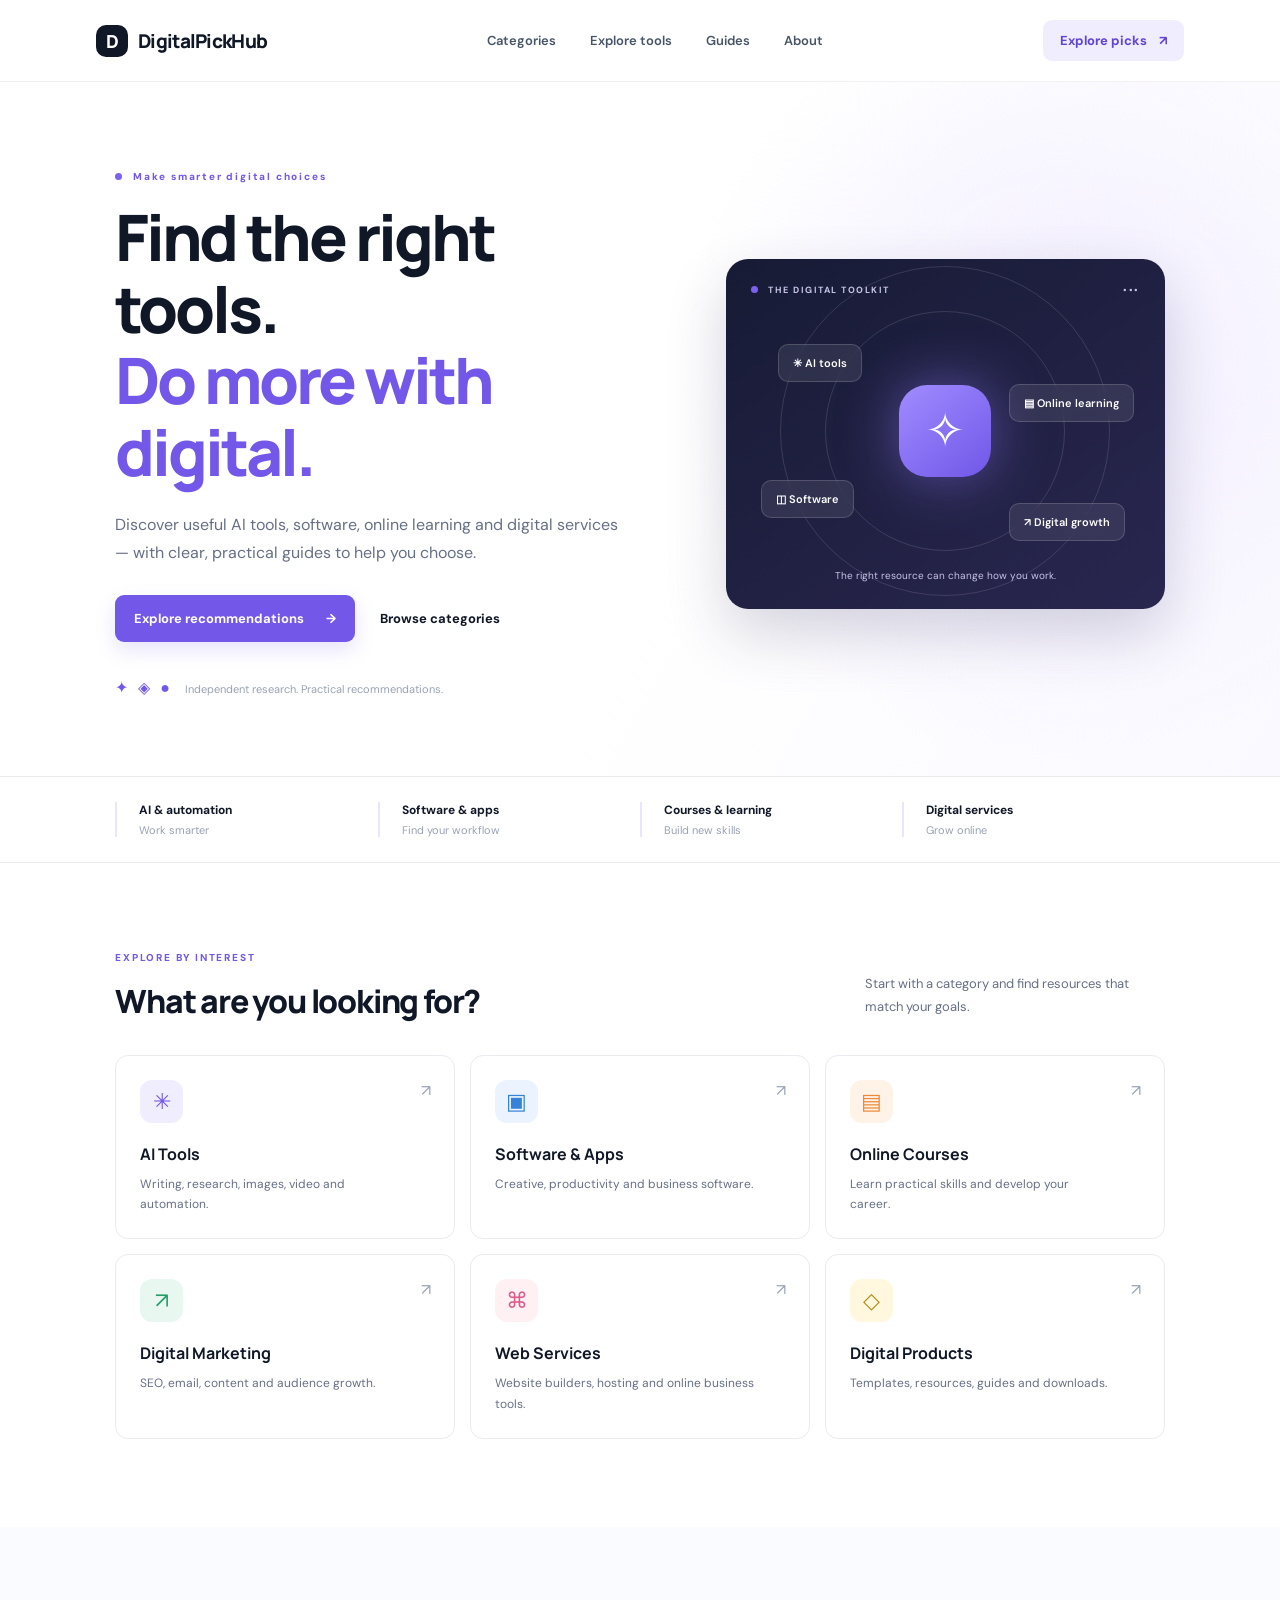
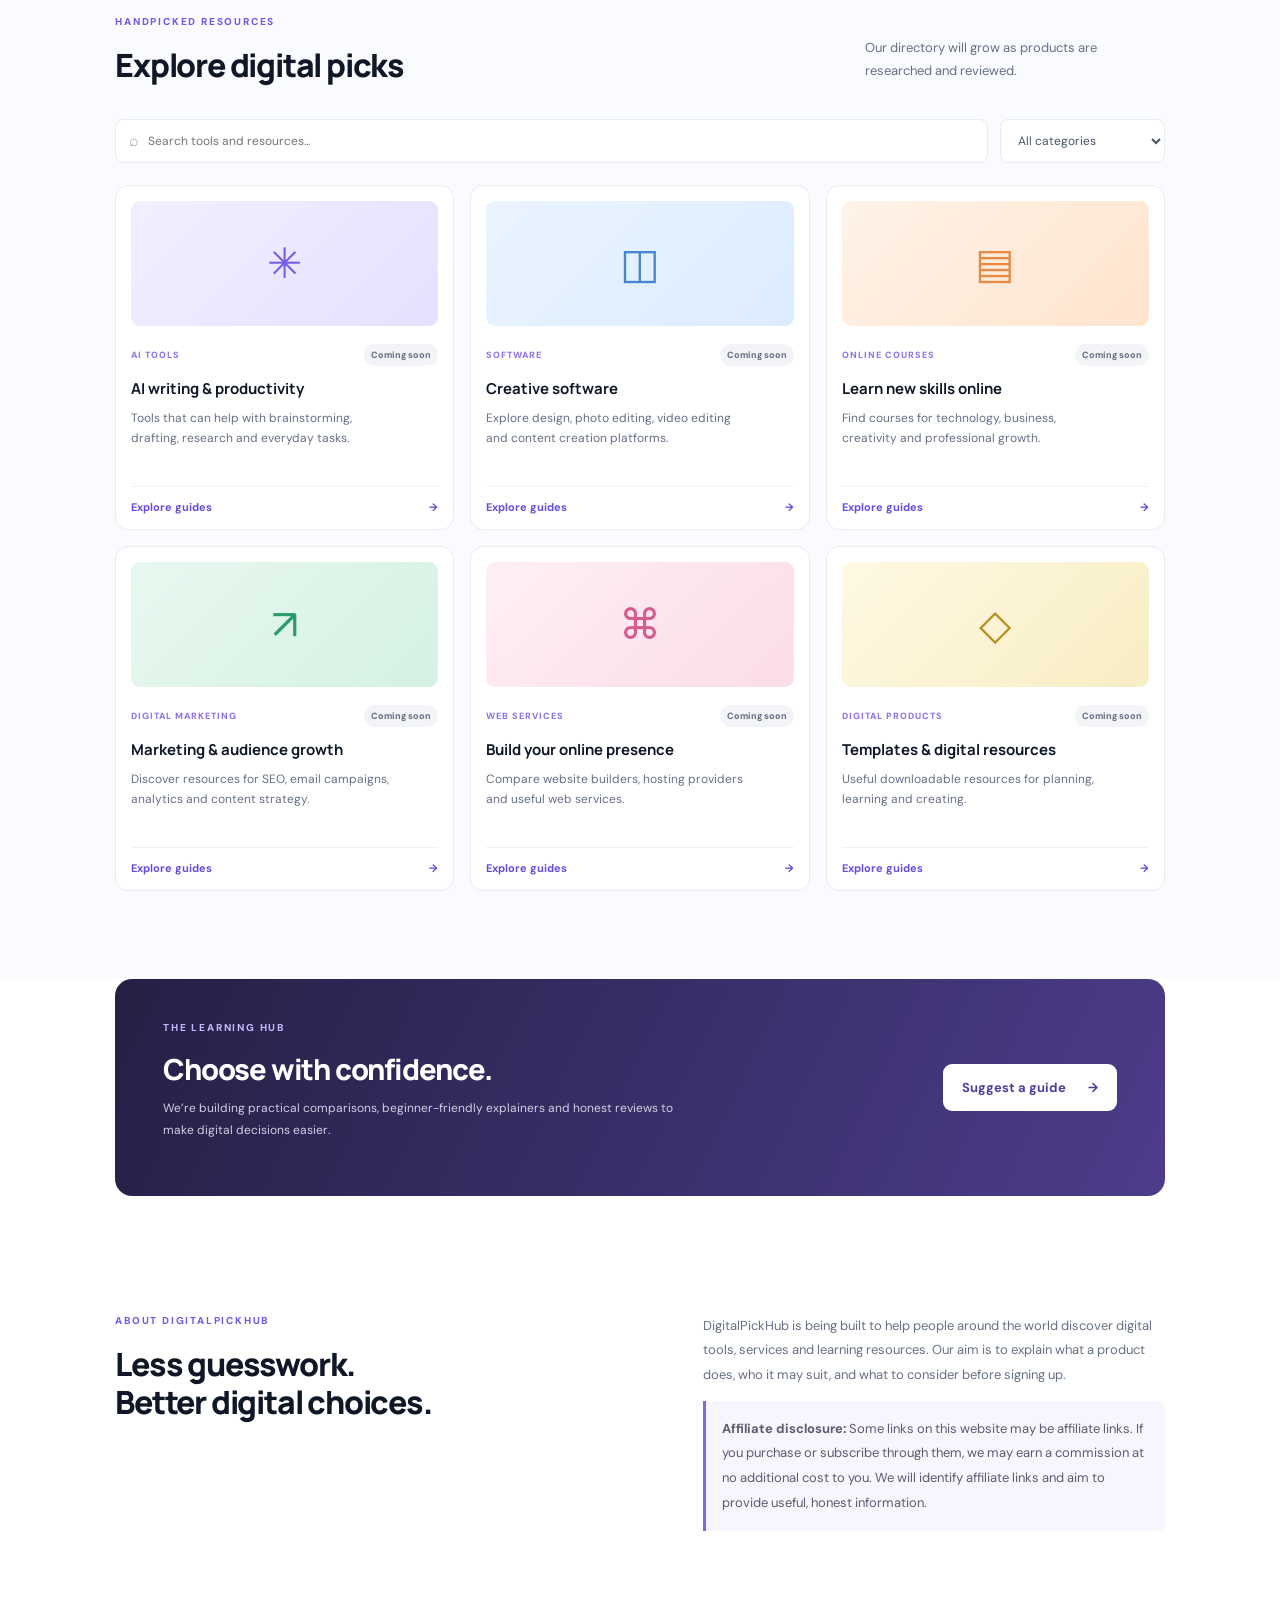
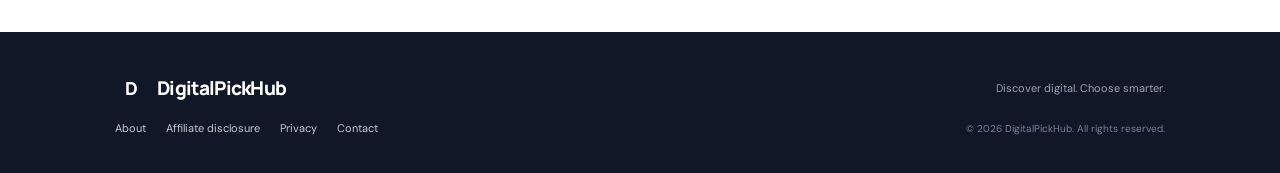
==== index.html @ 7daeda9d "Add files via upload" ====
<!DOCTYPE html>
<html lang="en">
<head>
  <meta charset="UTF-8">
  <meta name="viewport" content="width=device-width, initial-scale=1.0">
  <meta name="description" content="Discover and compare useful AI tools, software, online courses and digital services with DigitalPickHub.">
  <meta name="theme-color" content="#101828">
  <title>DigitalPickHub — Find the right digital tools</title>
  <link rel="stylesheet" href="styles.css">
</head>
<body>
  <header class="site-header">
    <a class="brand" href="#" aria-label="DigitalPickHub home"><span class="brand-mark">D</span> DigitalPickHub</a>
    <button class="menu-toggle" id="menuToggle" aria-label="Open navigation" aria-expanded="false">☰</button>
    <nav id="mainNav">
      <a href="#categories">Categories</a>
      <a href="#featured">Explore tools</a>
      <a href="#guides">Guides</a>
      <a href="#about">About</a>
    </nav>
    <a class="header-cta" href="#featured">Explore picks <span>↗</span></a>
  </header>

  <main>
    <section class="hero">
      <div class="hero-copy">
        <p class="eyebrow"><span class="eyebrow-dot"></span> Make smarter digital choices</p>
        <h1>Find the right tools.<br><span>Do more with digital.</span></h1>
        <p class="hero-text">Discover useful AI tools, software, online learning and digital services — with clear, practical guides to help you choose.</p>
        <div class="hero-actions">
          <a class="button button-primary" href="#featured">Explore recommendations <span>→</span></a>
          <a class="text-link" href="#categories">Browse categories</a>
        </div>
        <div class="trust-line"><span class="avatars">✦ ◈ ●</span> Independent research. Practical recommendations.</div>
      </div>
      <div class="hero-card">
        <div class="card-top"><span class="live-dot"></span> THE DIGITAL TOOLKIT <span class="card-menu">•••</span></div>
        <div class="orbit orbit-one"></div><div class="orbit orbit-two"></div>
        <div class="hub-icon">✧</div>
        <div class="floating-chip chip-ai">✳ AI tools</div>
        <div class="floating-chip chip-learn">▤ Online learning</div>
        <div class="floating-chip chip-software">◫ Software</div>
        <div class="floating-chip chip-growth">↗ Digital growth</div>
        <p class="hero-card-caption">The right resource can change how you work.</p>
      </div>
    </section>

    <section class="stats-strip">
      <div><strong>AI & automation</strong><span>Work smarter</span></div>
      <div><strong>Software & apps</strong><span>Find your workflow</span></div>
      <div><strong>Courses & learning</strong><span>Build new skills</span></div>
      <div><strong>Digital services</strong><span>Grow online</span></div>
    </section>

    <section class="section" id="categories">
      <div class="section-heading">
        <div><p class="eyebrow">EXPLORE BY INTEREST</p><h2>What are you looking for?</h2></div>
        <p>Start with a category and find resources that match your goals.</p>
      </div>
      <div class="category-grid">
        <a class="category-card" href="#featured" data-filter="AI Tools"><span class="category-icon purple">✳</span><h3>AI Tools</h3><p>Writing, research, images, video and automation.</p><span class="category-arrow">↗</span></a>
        <a class="category-card" href="#featured" data-filter="Software"><span class="category-icon blue">▣</span><h3>Software & Apps</h3><p>Creative, productivity and business software.</p><span class="category-arrow">↗</span></a>
        <a class="category-card" href="#featured" data-filter="Online Courses"><span class="category-icon orange">▤</span><h3>Online Courses</h3><p>Learn practical skills and develop your career.</p><span class="category-arrow">↗</span></a>
        <a class="category-card" href="#featured" data-filter="Digital Marketing"><span class="category-icon green">↗</span><h3>Digital Marketing</h3><p>SEO, email, content and audience growth.</p><span class="category-arrow">↗</span></a>
        <a class="category-card" href="#featured" data-filter="Web Services"><span class="category-icon pink">⌘</span><h3>Web Services</h3><p>Website builders, hosting and online business tools.</p><span class="category-arrow">↗</span></a>
        <a class="category-card" href="#featured" data-filter="Digital Products"><span class="category-icon yellow">◇</span><h3>Digital Products</h3><p>Templates, resources, guides and downloads.</p><span class="category-arrow">↗</span></a>
      </div>
    </section>

    <section class="section featured-section" id="featured">
      <div class="section-heading">
        <div><p class="eyebrow">HANDPICKED RESOURCES</p><h2>Explore digital picks</h2></div>
        <p>Our directory will grow as products are researched and reviewed.</p>
      </div>
      <div class="filter-row">
        <label class="search-box"><span>⌕</span><input id="searchInput" type="search" placeholder="Search tools and resources..." aria-label="Search tools and resources"></label>
        <select id="categoryFilter" aria-label="Filter by category">
          <option value="All">All categories</option>
          <option>AI Tools</option><option>Software</option><option>Online Courses</option>
          <option>Digital Marketing</option><option>Web Services</option><option>Digital Products</option>
        </select>
      </div>
      <div class="product-grid" id="productGrid">
        <article class="product-card" data-category="AI Tools" data-name="AI writing and productivity tools">
          <div class="product-visual visual-purple">✳</div><div class="product-meta"><span>AI TOOLS</span><span class="tag">Coming soon</span></div>
          <h3>AI writing & productivity</h3><p>Tools that can help with brainstorming, drafting, research and everyday tasks.</p>
          <a class="card-link" href="#guides">Explore guides <span>→</span></a>
        </article>
        <article class="product-card" data-category="Software" data-name="creative design and editing software">
          <div class="product-visual visual-blue">◫</div><div class="product-meta"><span>SOFTWARE</span><span class="tag">Coming soon</span></div>
          <h3>Creative software</h3><p>Explore design, photo editing, video editing and content creation platforms.</p>
          <a class="card-link" href="#guides">Explore guides <span>→</span></a>
        </article>
        <article class="product-card" data-category="Online Courses" data-name="online courses skill learning">
          <div class="product-visual visual-orange">▤</div><div class="product-meta"><span>ONLINE COURSES</span><span class="tag">Coming soon</span></div>
          <h3>Learn new skills online</h3><p>Find courses for technology, business, creativity and professional growth.</p>
          <a class="card-link" href="#guides">Explore guides <span>→</span></a>
        </article>
        <article class="product-card" data-category="Digital Marketing" data-name="SEO email marketing analytics">
          <div class="product-visual visual-green">↗</div><div class="product-meta"><span>DIGITAL MARKETING</span><span class="tag">Coming soon</span></div>
          <h3>Marketing & audience growth</h3><p>Discover resources for SEO, email campaigns, analytics and content strategy.</p>
          <a class="card-link" href="#guides">Explore guides <span>→</span></a>
        </article>
        <article class="product-card" data-category="Web Services" data-name="website hosting domains website builders">
          <div class="product-visual visual-pink">⌘</div><div class="product-meta"><span>WEB SERVICES</span><span class="tag">Coming soon</span></div>
          <h3>Build your online presence</h3><p>Compare website builders, hosting providers and useful web services.</p>
          <a class="card-link" href="#guides">Explore guides <span>→</span></a>
        </article>
        <article class="product-card" data-category="Digital Products" data-name="templates ebooks digital downloads">
          <div class="product-visual visual-yellow">◇</div><div class="product-meta"><span>DIGITAL PRODUCTS</span><span class="tag">Coming soon</span></div>
          <h3>Templates & digital resources</h3><p>Useful downloadable resources for planning, learning and creating.</p>
          <a class="card-link" href="#guides">Explore guides <span>→</span></a>
        </article>
      </div>
      <p class="empty-state" id="emptyState" hidden>No matching resources yet. Try another search or category.</p>
    </section>

    <section class="guide-banner" id="guides">
      <div><p class="eyebrow">THE LEARNING HUB</p><h2>Choose with confidence.</h2><p>We’re building practical comparisons, beginner-friendly explainers and honest reviews to make digital decisions easier.</p></div>
      <a class="button button-light" href="mailto:hello@digitalpickhub.com?subject=DigitalPickHub%20guide%20suggestion">Suggest a guide <span>→</span></a>
    </section>

    <section class="section about-section" id="about">
      <div><p class="eyebrow">ABOUT DIGITALPICKHUB</p><h2>Less guesswork.<br>Better digital choices.</h2></div>
      <div><p>DigitalPickHub is being built to help people around the world discover digital tools, services and learning resources. Our aim is to explain what a product does, who it may suit, and what to consider before signing up.</p><p class="disclosure-note"><strong>Affiliate disclosure:</strong> Some links on this website may be affiliate links. If you purchase or subscribe through them, we may earn a commission at no additional cost to you. We will identify affiliate links and aim to provide useful, honest information.</p></div>
    </section>
  </main>

  <footer class="site-footer">
    <a class="brand footer-brand" href="#"><span class="brand-mark">D</span> DigitalPickHub</a>
    <p>Discover digital. Choose smarter.</p>
    <div class="footer-links"><a href="#about">About</a><a href="disclosure.html">Affiliate disclosure</a><a href="privacy.html">Privacy</a><a href="mailto:hello@digitalpickhub.com">Contact</a></div>
    <small>© <span id="year"></span> DigitalPickHub. All rights reserved.</small>
  </footer>
  <script src="script.js"></script>
</body>
</html>
---- styles.css ----
@import url('https://fonts.googleapis.com/css2?family=DM+Sans:wght@400;500;600;700&family=Manrope:wght@400;500;600;700;800&display=swap');
:root{--ink:#101828;--muted:#667085;--line:#e8ebf0;--purple:#7357e8;--bg:#fff;--soft:#f7f8fc}
*{box-sizing:border-box}html{scroll-behavior:smooth}body{margin:0;color:var(--ink);font-family:'DM Sans',sans-serif;background:#fff}a{color:inherit;text-decoration:none}.site-header{height:82px;padding:0 7.5%;display:flex;align-items:center;justify-content:space-between;border-bottom:1px solid #f0f1f5;background:#fff;position:sticky;top:0;z-index:10}.brand{display:flex;align-items:center;gap:10px;font-family:Manrope,sans-serif;font-weight:800;font-size:19px;letter-spacing:-.7px}.brand-mark{width:32px;height:32px;border-radius:10px;background:var(--ink);color:#fff;display:grid;place-items:center;font-size:18px}.site-header nav{display:flex;gap:34px;color:#475467;font-size:13px;font-weight:600}.site-header nav a:hover,.footer-links a:hover{color:var(--purple)}.header-cta{font-size:13px;font-weight:700;background:#f0edff;color:#6045d5;padding:12px 17px;border-radius:9px}.header-cta span{margin-left:9px}.menu-toggle{display:none;border:0;background:none;font-size:24px}.hero{padding:88px 9% 78px;display:grid;grid-template-columns:1.1fr .9fr;gap:7%;align-items:center;background:radial-gradient(circle at 83% 42%,#f1edff 0,transparent 34%),linear-gradient(120deg,#fff 55%,#faf9ff)}.eyebrow{font-size:10px;font-weight:800;letter-spacing:1.8px;color:#7357e8;margin:0 0 18px}.eyebrow-dot,.live-dot{display:inline-block;width:7px;height:7px;background:#7b61ee;border-radius:50%;margin-right:7px}.hero h1{font:800 clamp(42px,5vw,65px)/1.12 Manrope,sans-serif;letter-spacing:-3px;margin:0}.hero h1 span{color:var(--purple)}.hero-text{font-size:16px;line-height:1.8;color:#667085;max-width:510px;margin:23px 0 27px}.hero-actions{display:flex;align-items:center;gap:25px}.button{display:inline-flex;align-items:center;gap:22px;padding:15px 19px;border-radius:9px;font-size:13px;font-weight:700}.button-primary{background:#7257e8;color:white;box-shadow:0 8px 20px #7257e82b}.button-primary:hover{background:#5d43d0}.text-link{font-size:13px;font-weight:700}.trust-line{margin-top:35px;color:#98a2b3;font-size:11px}.avatars{color:#7357e8;font-size:16px;letter-spacing:3px;margin-right:9px}.hero-card{height:350px;position:relative;border-radius:22px;background:linear-gradient(145deg,#171b35,#29264f);overflow:hidden;box-shadow:0 25px 60px #29264f30;color:#fff;padding:25px}.card-top{font-size:9px;letter-spacing:1.5px;color:#c7c4e8;font-weight:700}.card-menu{float:right}.orbit{position:absolute;border:1px solid #ffffff20;border-radius:50%;left:50%;top:49%;transform:translate(-50%,-50%)}.orbit-one{width:240px;height:240px}.orbit-two{width:330px;height:330px}.hub-icon{position:absolute;left:50%;top:49%;transform:translate(-50%,-50%);width:92px;height:92px;border-radius:28px;background:linear-gradient(140deg,#a18cff,#7057e8);display:grid;place-items:center;font-size:48px;box-shadow:0 0 55px #927bff80}.floating-chip{position:absolute;background:#ffffff16;border:1px solid #ffffff28;backdrop-filter:blur(8px);padding:11px 14px;border-radius:10px;font-size:11px;font-weight:600}.chip-ai{top:85px;left:12%}.chip-learn{top:125px;right:7%}.chip-software{bottom:91px;left:8%}.chip-growth{bottom:68px;right:9%}.hero-card-caption{position:absolute;bottom:17px;left:0;right:0;text-align:center;color:#c7c4e8;font-size:10px}.stats-strip{display:grid;grid-template-columns:repeat(4,1fr);padding:25px 9%;border-top:1px solid var(--line);border-bottom:1px solid var(--line)}.stats-strip div{padding-left:22px;border-left:2px solid #e9e4ff}.stats-strip strong,.stats-strip span{display:block}.stats-strip strong{font-size:12px}.stats-strip span{font-size:11px;color:#98a2b3;margin-top:5px}.section{padding:88px 9%}.section-heading{display:flex;justify-content:space-between;align-items:end;margin-bottom:34px}.section-heading h2,.about-section h2,.guide-banner h2{font:800 32px/1.2 Manrope,sans-serif;letter-spacing:-1.2px;margin:0}.section-heading>p{max-width:300px;color:var(--muted);font-size:13px;line-height:1.7;margin:0 0 3px}.category-grid{display:grid;grid-template-columns:repeat(3,1fr);gap:15px}.category-card{position:relative;border:1px solid var(--line);padding:24px;border-radius:13px;transition:.2s}.category-card:hover,.product-card:hover{transform:translateY(-4px);box-shadow:0 14px 35px #1018280c;border-color:#d7d0ff}.category-icon{width:43px;height:43px;border-radius:12px;display:grid;place-items:center;font-size:22px;margin-bottom:20px}.purple{background:#f0edff;color:#7357e8}.blue{background:#eaf3ff;color:#3682d8}.orange{background:#fff2e7;color:#ed8a36}.green{background:#e8f8f0;color:#279d69}.pink{background:#fff0f4;color:#db5b8a}.yellow{background:#fff8df;color:#b78b14}.category-card h3,.product-card h3{font:700 16px Manrope,sans-serif;margin:0 0 9px}.category-card p,.product-card p{font-size:12px;color:var(--muted);line-height:1.7;margin:0;max-width:260px}.category-arrow{position:absolute;right:23px;top:24px;color:#98a2b3}.featured-section{background:#fafbfe}.filter-row{display:flex;gap:12px;margin-bottom:22px}.search-box{background:white;border:1px solid var(--line);border-radius:8px;padding:0 13px;display:flex;align-items:center;gap:9px;flex:1;color:#98a2b3}.search-box input{border:0;outline:0;width:100%;padding:13px 0;font:12px 'DM Sans'}.filter-row select{border:1px solid var(--line);border-radius:8px;padding:0 13px;background:white;color:#475467;font:12px 'DM Sans';min-width:165px}.product-grid{display:grid;grid-template-columns:repeat(3,1fr);gap:16px}.product-card{background:#fff;border:1px solid var(--line);border-radius:13px;padding:15px;transition:.2s}.product-visual{height:125px;border-radius:9px;display:grid;place-items:center;font-size:42px;margin-bottom:18px}.visual-purple{background:linear-gradient(135deg,#f2efff,#e6e0ff);color:#765be8}.visual-blue{background:linear-gradient(135deg,#eaf4ff,#dcecff);color:#4486cf}.visual-orange{background:linear-gradient(135deg,#fff3e8,#ffe4ce);color:#e58b43}.visual-green{background:linear-gradient(135deg,#e8f8f0,#d5f1e3);color:#2b9b6b}.visual-pink{background:linear-gradient(135deg,#fff0f5,#fbdce8);color:#d65c8d}.visual-yellow{background:linear-gradient(135deg,#fff9e4,#f8edc3);color:#b58d20}.product-meta{display:flex;justify-content:space-between;align-items:center;margin-bottom:12px;font-size:9px;font-weight:800;letter-spacing:1px;color:#8b72e9}.tag{font-size:9px;letter-spacing:0;background:#f2f4f7;color:#667085;padding:5px 7px;border-radius:20px}.product-card h3{font-size:15px}.product-card p{min-height:61px}.card-link{display:flex;justify-content:space-between;border-top:1px solid #f0f1f4;margin-top:17px;padding-top:13px;font-size:11px;font-weight:700;color:#674bdc}.empty-state{text-align:center;color:var(--muted);padding:30px}.guide-banner{margin:0 9% 30px;padding:42px 48px;border-radius:17px;background:linear-gradient(115deg,#242044,#4d3c8b);color:white;display:flex;align-items:center;justify-content:space-between;gap:30px}.guide-banner .eyebrow{color:#c4b7ff}.guide-banner h2{font-size:29px}.guide-banner p:not(.eyebrow){color:#d2cfe4;font-size:12px;line-height:1.8;max-width:510px}.button-light{background:#fff;color:#4f3c9b;white-space:nowrap}.about-section{display:grid;grid-template-columns:1fr 1fr;gap:12%;align-items:start}.about-section>div:last-child>p{font-size:13px;line-height:1.9;color:var(--muted);margin-top:0}.disclosure-note{background:#f7f6ff;border-left:3px solid #8068e8;padding:16px!important;border-radius:0 8px 8px 0;color:#5c5b70!important}.site-footer{background:#101828;color:white;padding:38px 9%;display:grid;grid-template-columns:1fr 1fr;gap:15px;align-items:center}.footer-brand{color:#fff}.site-footer>p{font-size:11px;color:#98a2b3;text-align:right}.footer-links{display:flex;gap:20px;font-size:11px;color:#c4c9d4}.site-footer small{text-align:right;color:#778196;font-size:10px}.footer-links a:hover{color:white}
@media(max-width:800px){.site-header{padding:0 5%;height:70px}.site-header nav{display:none;position:absolute;top:69px;left:0;right:0;background:#fff;padding:20px 6%;border-bottom:1px solid var(--line);flex-direction:column;gap:20px}.site-header nav.open{display:flex}.menu-toggle{display:block;margin-left:auto;margin-right:16px}.header-cta{font-size:11px;padding:10px}.hero{padding:65px 6% 55px;grid-template-columns:1fr;gap:45px}.hero h1{font-size:47px}.hero-card{max-width:520px;width:100%;margin:auto}.stats-strip{padding:22px 6%;grid-template-columns:repeat(2,1fr);gap:20px}.section{padding:65px 6%}.section-heading{display:block}.section-heading>p{margin-top:13px}.category-grid,.product-grid{grid-template-columns:repeat(2,1fr)}.guide-banner{margin:0 6% 20px;padding:30px;display:block}.guide-banner .button{margin-top:10px}.about-section{grid-template-columns:1fr;gap:25px}.site-footer{padding:32px 6%}}
@media(max-width:520px){.brand{font-size:16px}.header-cta{display:none}.hero h1{font-size:42px;letter-spacing:-2px}.hero-text{font-size:14px}.hero-actions{align-items:flex-start;flex-direction:column;gap:17px}.hero-card{height:300px;padding:20px}.orbit-one{width:200px;height:200px}.orbit-two{width:280px;height:280px}.hub-icon{width:75px;height:75px}.chip-ai{left:5%;top:76px}.chip-learn{right:3%;top:112px}.chip-software{left:4%;bottom:75px}.chip-growth{right:3%;bottom:58px}.stats-strip{gap:17px 8px}.stats-strip div{padding-left:12px}.stats-strip strong{font-size:10px}.stats-strip span{font-size:10px}.section-heading h2,.about-section h2{font-size:27px}.category-grid,.product-grid{grid-template-columns:1fr}.category-card{padding:20px}.filter-row{flex-direction:column}.filter-row select{padding:13px}.product-card p{min-height:0}.guide-banner{padding:27px 23px}.guide-banner h2{font-size:25px}.site-footer{grid-template-columns:1fr}.site-footer>p,.site-footer small{text-align:left}.footer-links{flex-wrap:wrap;gap:13px 18px}}
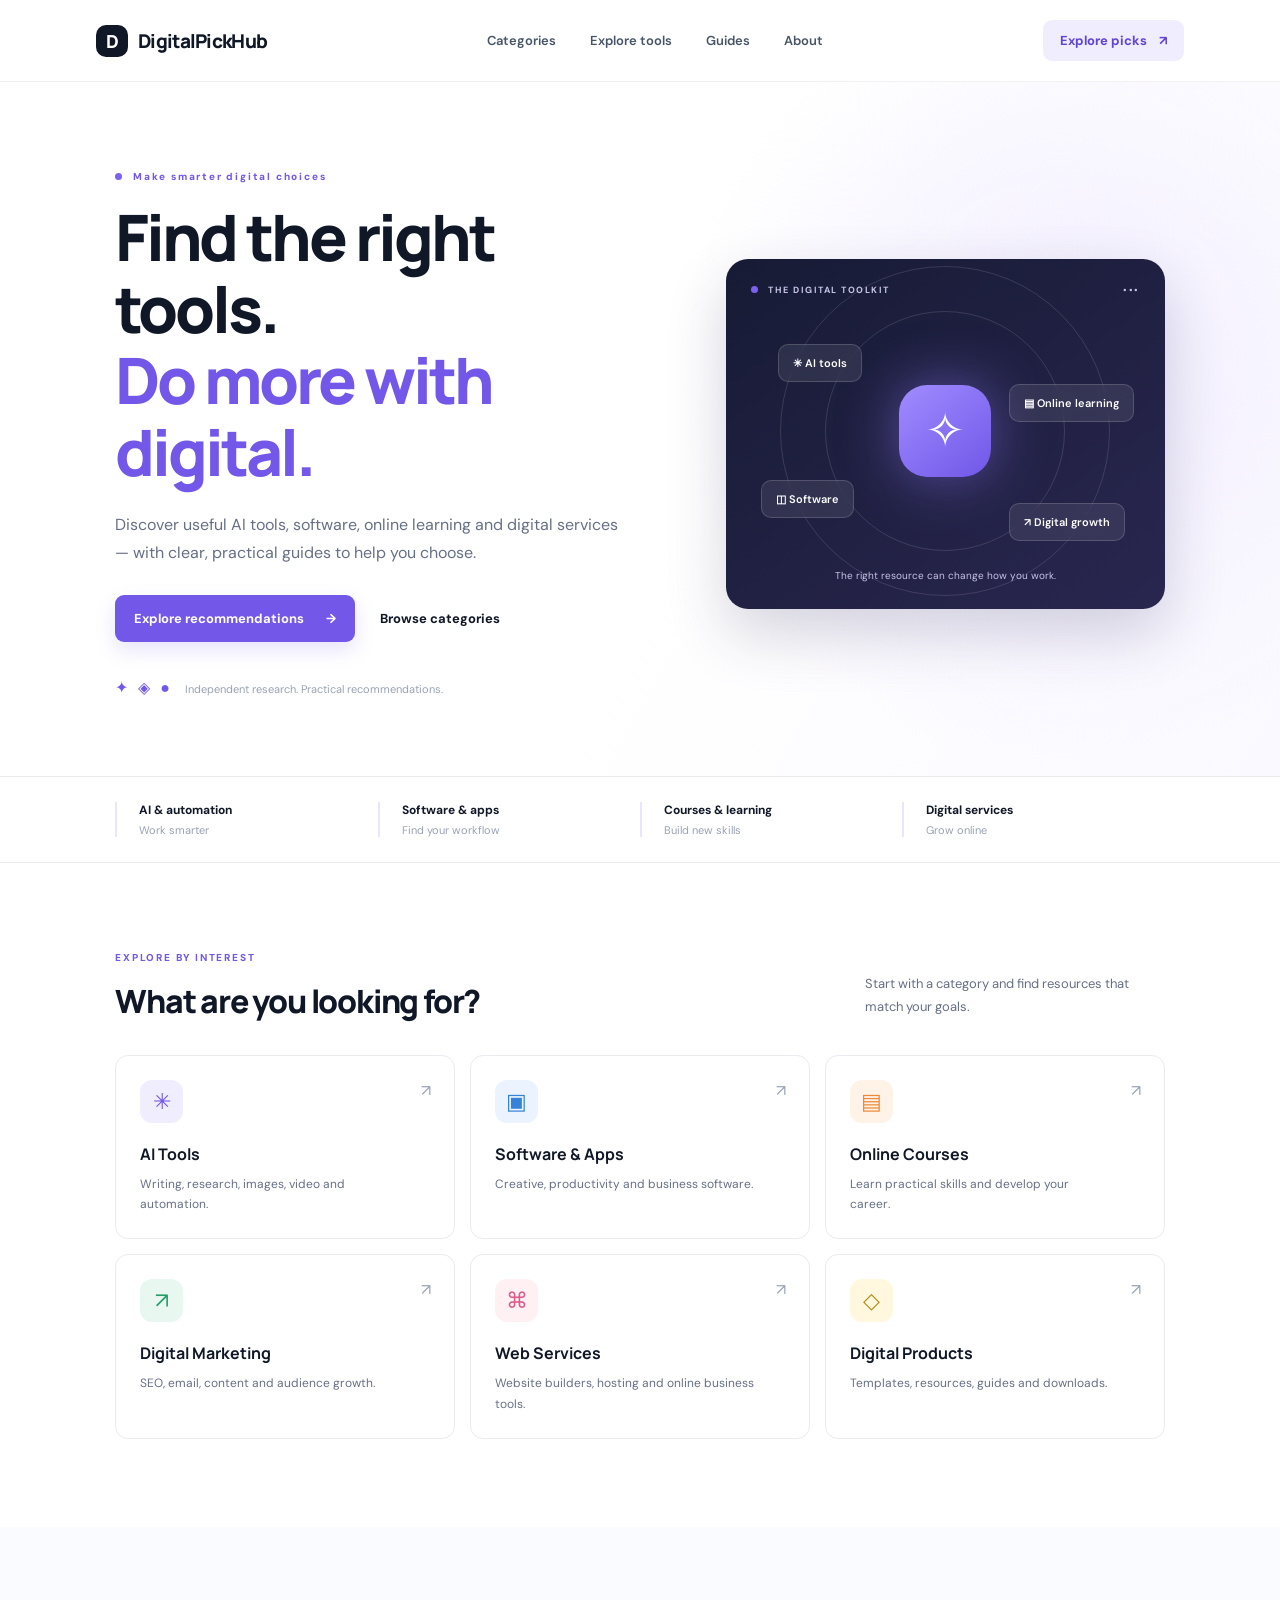
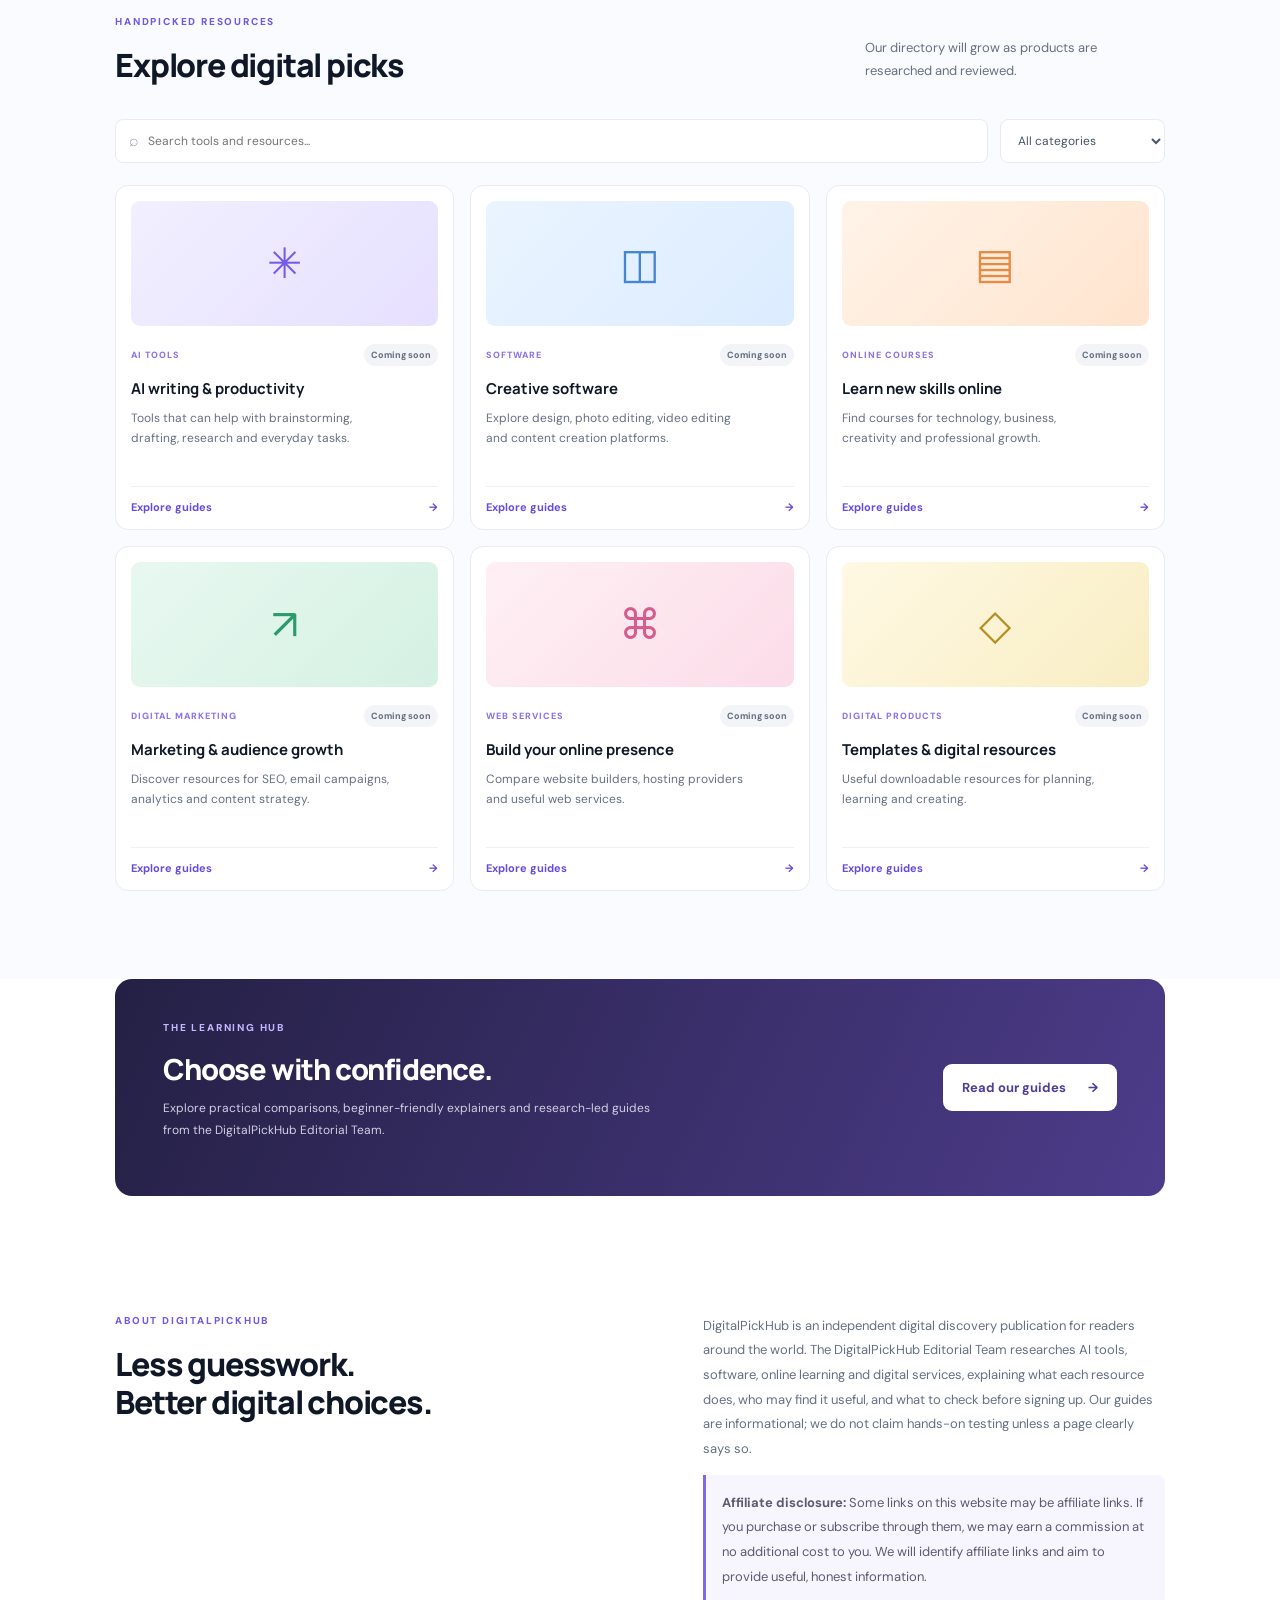
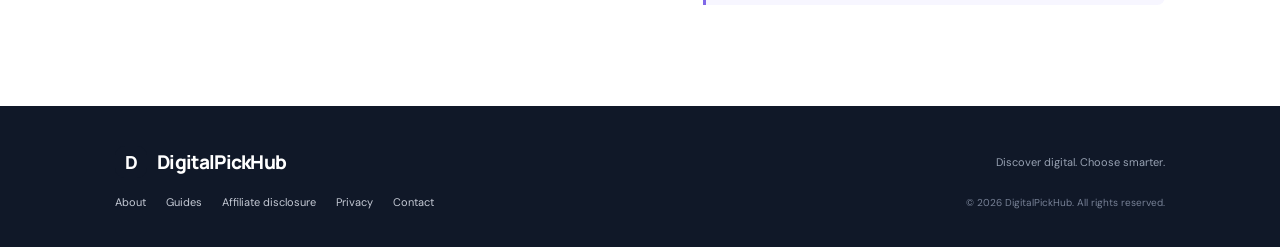
==== commit 9f2f82bd: "Add files via upload" ====
--- a/index.html
+++ b/index.html
@@ -15,7 +15,7 @@
     <nav id="mainNav">
       <a href="#categories">Categories</a>
       <a href="#featured">Explore tools</a>
-      <a href="#guides">Guides</a>
+      <a href="guides.html">Guides</a>
       <a href="#about">About</a>
     </nav>
     <a class="header-cta" href="#featured">Explore picks <span>↗</span></a>
@@ -116,20 +116,20 @@
     </section>
 
     <section class="guide-banner" id="guides">
-      <div><p class="eyebrow">THE LEARNING HUB</p><h2>Choose with confidence.</h2><p>We’re building practical comparisons, beginner-friendly explainers and honest reviews to make digital decisions easier.</p></div>
-      <a class="button button-light" href="mailto:hello@digitalpickhub.com?subject=DigitalPickHub%20guide%20suggestion">Suggest a guide <span>→</span></a>
+      <div><p class="eyebrow">THE LEARNING HUB</p><h2>Choose with confidence.</h2><p>Explore practical comparisons, beginner-friendly explainers and research-led guides from the DigitalPickHub Editorial Team.</p></div>
+      <a class="button button-light" href="guides.html">Read our guides <span>→</span></a>
     </section>
 
     <section class="section about-section" id="about">
       <div><p class="eyebrow">ABOUT DIGITALPICKHUB</p><h2>Less guesswork.<br>Better digital choices.</h2></div>
-      <div><p>DigitalPickHub is being built to help people around the world discover digital tools, services and learning resources. Our aim is to explain what a product does, who it may suit, and what to consider before signing up.</p><p class="disclosure-note"><strong>Affiliate disclosure:</strong> Some links on this website may be affiliate links. If you purchase or subscribe through them, we may earn a commission at no additional cost to you. We will identify affiliate links and aim to provide useful, honest information.</p></div>
+      <div><p>DigitalPickHub is an independent digital discovery publication for readers around the world. The DigitalPickHub Editorial Team researches AI tools, software, online learning and digital services, explaining what each resource does, who may find it useful, and what to check before signing up. Our guides are informational; we do not claim hands-on testing unless a page clearly says so.</p><p class="disclosure-note"><strong>Affiliate disclosure:</strong> Some links on this website may be affiliate links. If you purchase or subscribe through them, we may earn a commission at no additional cost to you. We will identify affiliate links and aim to provide useful, honest information.</p></div>
     </section>
   </main>
 
   <footer class="site-footer">
     <a class="brand footer-brand" href="#"><span class="brand-mark">D</span> DigitalPickHub</a>
     <p>Discover digital. Choose smarter.</p>
-    <div class="footer-links"><a href="#about">About</a><a href="disclosure.html">Affiliate disclosure</a><a href="privacy.html">Privacy</a><a href="mailto:hello@digitalpickhub.com">Contact</a></div>
+    <div class="footer-links"><a href="#about">About</a><a href="guides.html">Guides</a><a href="disclosure.html">Affiliate disclosure</a><a href="privacy.html">Privacy</a><a href="mailto:hello@digitalpickhub.com">Contact</a></div>
     <small>© <span id="year"></span> DigitalPickHub. All rights reserved.</small>
   </footer>
   <script src="script.js"></script>
--- a/styles.css
+++ b/styles.css
@@ -3,3 +3,6 @@
 *{box-sizing:border-box}html{scroll-behavior:smooth}body{margin:0;color:var(--ink);font-family:'DM Sans',sans-serif;background:#fff}a{color:inherit;text-decoration:none}.site-header{height:82px;padding:0 7.5%;display:flex;align-items:center;justify-content:space-between;border-bottom:1px solid #f0f1f5;background:#fff;position:sticky;top:0;z-index:10}.brand{display:flex;align-items:center;gap:10px;font-family:Manrope,sans-serif;font-weight:800;font-size:19px;letter-spacing:-.7px}.brand-mark{width:32px;height:32px;border-radius:10px;background:var(--ink);color:#fff;display:grid;place-items:center;font-size:18px}.site-header nav{display:flex;gap:34px;color:#475467;font-size:13px;font-weight:600}.site-header nav a:hover,.footer-links a:hover{color:var(--purple)}.header-cta{font-size:13px;font-weight:700;background:#f0edff;color:#6045d5;padding:12px 17px;border-radius:9px}.header-cta span{margin-left:9px}.menu-toggle{display:none;border:0;background:none;font-size:24px}.hero{padding:88px 9% 78px;display:grid;grid-template-columns:1.1fr .9fr;gap:7%;align-items:center;background:radial-gradient(circle at 83% 42%,#f1edff 0,transparent 34%),linear-gradient(120deg,#fff 55%,#faf9ff)}.eyebrow{font-size:10px;font-weight:800;letter-spacing:1.8px;color:#7357e8;margin:0 0 18px}.eyebrow-dot,.live-dot{display:inline-block;width:7px;height:7px;background:#7b61ee;border-radius:50%;margin-right:7px}.hero h1{font:800 clamp(42px,5vw,65px)/1.12 Manrope,sans-serif;letter-spacing:-3px;margin:0}.hero h1 span{color:var(--purple)}.hero-text{font-size:16px;line-height:1.8;color:#667085;max-width:510px;margin:23px 0 27px}.hero-actions{display:flex;align-items:center;gap:25px}.button{display:inline-flex;align-items:center;gap:22px;padding:15px 19px;border-radius:9px;font-size:13px;font-weight:700}.button-primary{background:#7257e8;color:white;box-shadow:0 8px 20px #7257e82b}.button-primary:hover{background:#5d43d0}.text-link{font-size:13px;font-weight:700}.trust-line{margin-top:35px;color:#98a2b3;font-size:11px}.avatars{color:#7357e8;font-size:16px;letter-spacing:3px;margin-right:9px}.hero-card{height:350px;position:relative;border-radius:22px;background:linear-gradient(145deg,#171b35,#29264f);overflow:hidden;box-shadow:0 25px 60px #29264f30;color:#fff;padding:25px}.card-top{font-size:9px;letter-spacing:1.5px;color:#c7c4e8;font-weight:700}.card-menu{float:right}.orbit{position:absolute;border:1px solid #ffffff20;border-radius:50%;left:50%;top:49%;transform:translate(-50%,-50%)}.orbit-one{width:240px;height:240px}.orbit-two{width:330px;height:330px}.hub-icon{position:absolute;left:50%;top:49%;transform:translate(-50%,-50%);width:92px;height:92px;border-radius:28px;background:linear-gradient(140deg,#a18cff,#7057e8);display:grid;place-items:center;font-size:48px;box-shadow:0 0 55px #927bff80}.floating-chip{position:absolute;background:#ffffff16;border:1px solid #ffffff28;backdrop-filter:blur(8px);padding:11px 14px;border-radius:10px;font-size:11px;font-weight:600}.chip-ai{top:85px;left:12%}.chip-learn{top:125px;right:7%}.chip-software{bottom:91px;left:8%}.chip-growth{bottom:68px;right:9%}.hero-card-caption{position:absolute;bottom:17px;left:0;right:0;text-align:center;color:#c7c4e8;font-size:10px}.stats-strip{display:grid;grid-template-columns:repeat(4,1fr);padding:25px 9%;border-top:1px solid var(--line);border-bottom:1px solid var(--line)}.stats-strip div{padding-left:22px;border-left:2px solid #e9e4ff}.stats-strip strong,.stats-strip span{display:block}.stats-strip strong{font-size:12px}.stats-strip span{font-size:11px;color:#98a2b3;margin-top:5px}.section{padding:88px 9%}.section-heading{display:flex;justify-content:space-between;align-items:end;margin-bottom:34px}.section-heading h2,.about-section h2,.guide-banner h2{font:800 32px/1.2 Manrope,sans-serif;letter-spacing:-1.2px;margin:0}.section-heading>p{max-width:300px;color:var(--muted);font-size:13px;line-height:1.7;margin:0 0 3px}.category-grid{display:grid;grid-template-columns:repeat(3,1fr);gap:15px}.category-card{position:relative;border:1px solid var(--line);padding:24px;border-radius:13px;transition:.2s}.category-card:hover,.product-card:hover{transform:translateY(-4px);box-shadow:0 14px 35px #1018280c;border-color:#d7d0ff}.category-icon{width:43px;height:43px;border-radius:12px;display:grid;place-items:center;font-size:22px;margin-bottom:20px}.purple{background:#f0edff;color:#7357e8}.blue{background:#eaf3ff;color:#3682d8}.orange{background:#fff2e7;color:#ed8a36}.green{background:#e8f8f0;color:#279d69}.pink{background:#fff0f4;color:#db5b8a}.yellow{background:#fff8df;color:#b78b14}.category-card h3,.product-card h3{font:700 16px Manrope,sans-serif;margin:0 0 9px}.category-card p,.product-card p{font-size:12px;color:var(--muted);line-height:1.7;margin:0;max-width:260px}.category-arrow{position:absolute;right:23px;top:24px;color:#98a2b3}.featured-section{background:#fafbfe}.filter-row{display:flex;gap:12px;margin-bottom:22px}.search-box{background:white;border:1px solid var(--line);border-radius:8px;padding:0 13px;display:flex;align-items:center;gap:9px;flex:1;color:#98a2b3}.search-box input{border:0;outline:0;width:100%;padding:13px 0;font:12px 'DM Sans'}.filter-row select{border:1px solid var(--line);border-radius:8px;padding:0 13px;background:white;color:#475467;font:12px 'DM Sans';min-width:165px}.product-grid{display:grid;grid-template-columns:repeat(3,1fr);gap:16px}.product-card{background:#fff;border:1px solid var(--line);border-radius:13px;padding:15px;transition:.2s}.product-visual{height:125px;border-radius:9px;display:grid;place-items:center;font-size:42px;margin-bottom:18px}.visual-purple{background:linear-gradient(135deg,#f2efff,#e6e0ff);color:#765be8}.visual-blue{background:linear-gradient(135deg,#eaf4ff,#dcecff);color:#4486cf}.visual-orange{background:linear-gradient(135deg,#fff3e8,#ffe4ce);color:#e58b43}.visual-green{background:linear-gradient(135deg,#e8f8f0,#d5f1e3);color:#2b9b6b}.visual-pink{background:linear-gradient(135deg,#fff0f5,#fbdce8);color:#d65c8d}.visual-yellow{background:linear-gradient(135deg,#fff9e4,#f8edc3);color:#b58d20}.product-meta{display:flex;justify-content:space-between;align-items:center;margin-bottom:12px;font-size:9px;font-weight:800;letter-spacing:1px;color:#8b72e9}.tag{font-size:9px;letter-spacing:0;background:#f2f4f7;color:#667085;padding:5px 7px;border-radius:20px}.product-card h3{font-size:15px}.product-card p{min-height:61px}.card-link{display:flex;justify-content:space-between;border-top:1px solid #f0f1f4;margin-top:17px;padding-top:13px;font-size:11px;font-weight:700;color:#674bdc}.empty-state{text-align:center;color:var(--muted);padding:30px}.guide-banner{margin:0 9% 30px;padding:42px 48px;border-radius:17px;background:linear-gradient(115deg,#242044,#4d3c8b);color:white;display:flex;align-items:center;justify-content:space-between;gap:30px}.guide-banner .eyebrow{color:#c4b7ff}.guide-banner h2{font-size:29px}.guide-banner p:not(.eyebrow){color:#d2cfe4;font-size:12px;line-height:1.8;max-width:510px}.button-light{background:#fff;color:#4f3c9b;white-space:nowrap}.about-section{display:grid;grid-template-columns:1fr 1fr;gap:12%;align-items:start}.about-section>div:last-child>p{font-size:13px;line-height:1.9;color:var(--muted);margin-top:0}.disclosure-note{background:#f7f6ff;border-left:3px solid #8068e8;padding:16px!important;border-radius:0 8px 8px 0;color:#5c5b70!important}.site-footer{background:#101828;color:white;padding:38px 9%;display:grid;grid-template-columns:1fr 1fr;gap:15px;align-items:center}.footer-brand{color:#fff}.site-footer>p{font-size:11px;color:#98a2b3;text-align:right}.footer-links{display:flex;gap:20px;font-size:11px;color:#c4c9d4}.site-footer small{text-align:right;color:#778196;font-size:10px}.footer-links a:hover{color:white}
 @media(max-width:800px){.site-header{padding:0 5%;height:70px}.site-header nav{display:none;position:absolute;top:69px;left:0;right:0;background:#fff;padding:20px 6%;border-bottom:1px solid var(--line);flex-direction:column;gap:20px}.site-header nav.open{display:flex}.menu-toggle{display:block;margin-left:auto;margin-right:16px}.header-cta{font-size:11px;padding:10px}.hero{padding:65px 6% 55px;grid-template-columns:1fr;gap:45px}.hero h1{font-size:47px}.hero-card{max-width:520px;width:100%;margin:auto}.stats-strip{padding:22px 6%;grid-template-columns:repeat(2,1fr);gap:20px}.section{padding:65px 6%}.section-heading{display:block}.section-heading>p{margin-top:13px}.category-grid,.product-grid{grid-template-columns:repeat(2,1fr)}.guide-banner{margin:0 6% 20px;padding:30px;display:block}.guide-banner .button{margin-top:10px}.about-section{grid-template-columns:1fr;gap:25px}.site-footer{padding:32px 6%}}
 @media(max-width:520px){.brand{font-size:16px}.header-cta{display:none}.hero h1{font-size:42px;letter-spacing:-2px}.hero-text{font-size:14px}.hero-actions{align-items:flex-start;flex-direction:column;gap:17px}.hero-card{height:300px;padding:20px}.orbit-one{width:200px;height:200px}.orbit-two{width:280px;height:280px}.hub-icon{width:75px;height:75px}.chip-ai{left:5%;top:76px}.chip-learn{right:3%;top:112px}.chip-software{left:4%;bottom:75px}.chip-growth{right:3%;bottom:58px}.stats-strip{gap:17px 8px}.stats-strip div{padding-left:12px}.stats-strip strong{font-size:10px}.stats-strip span{font-size:10px}.section-heading h2,.about-section h2{font-size:27px}.category-grid,.product-grid{grid-template-columns:1fr}.category-card{padding:20px}.filter-row{flex-direction:column}.filter-row select{padding:13px}.product-card p{min-height:0}.guide-banner{padding:27px 23px}.guide-banner h2{font-size:25px}.site-footer{grid-template-columns:1fr}.site-footer>p,.site-footer small{text-align:left}.footer-links{flex-wrap:wrap;gap:13px 18px}}
+
+/* Editorial pages */
+.article-wrap{max-width:900px;margin:0 auto;padding:64px 24px 80px}.article-kicker{color:#7554d8;font-size:.78rem;font-weight:800;letter-spacing:.12em;text-transform:uppercase}.article-wrap h1{font-size:clamp(2.2rem,6vw,3.6rem);line-height:1.08;letter-spacing:-.04em;margin:14px 0}.article-deck{font-size:1.18rem;color:#596579;line-height:1.7;max-width:760px}.byline{font-size:.9rem;color:#687386;border-bottom:1px solid #e6e9ef;padding:18px 0 24px;margin-bottom:30px}.article-body{font-size:1.02rem;line-height:1.8;color:#344054}.article-body h2{font-size:1.55rem;line-height:1.25;color:#172033;margin:38px 0 12px}.article-body p{margin:0 0 18px}.article-body li{margin:0 0 12px;padding-left:4px}.article-body a{color:#6846ce;text-decoration:underline;text-underline-offset:3px}.article-body ul,.article-body ol{padding-left:24px;margin:12px 0 24px}.article-note{background:#f4f1ff;border-left:4px solid #8060df;padding:16px 18px;border-radius:8px;margin:28px 0}.article-back{display:inline-block;margin:0 0 22px;color:#6846ce;font-weight:700;text-decoration:none}.guide-list{display:grid;grid-template-columns:repeat(auto-fit,minmax(250px,1fr));gap:18px;margin-top:30px}.guide-item{background:#fff;border:1px solid #e7eaf0;border-radius:16px;padding:24px;text-decoration:none;color:inherit;box-shadow:0 8px 24px rgba(16,24,40,.04)}.guide-item:hover{transform:translateY(-2px);box-shadow:0 12px 28px rgba(16,24,40,.08)}.guide-item span{font-size:.75rem;font-weight:800;letter-spacing:.1em;color:#7554d8;text-transform:uppercase}.guide-item h2{font-size:1.25rem;margin:12px 0}.guide-item p{color:#687386;line-height:1.6;margin:0}
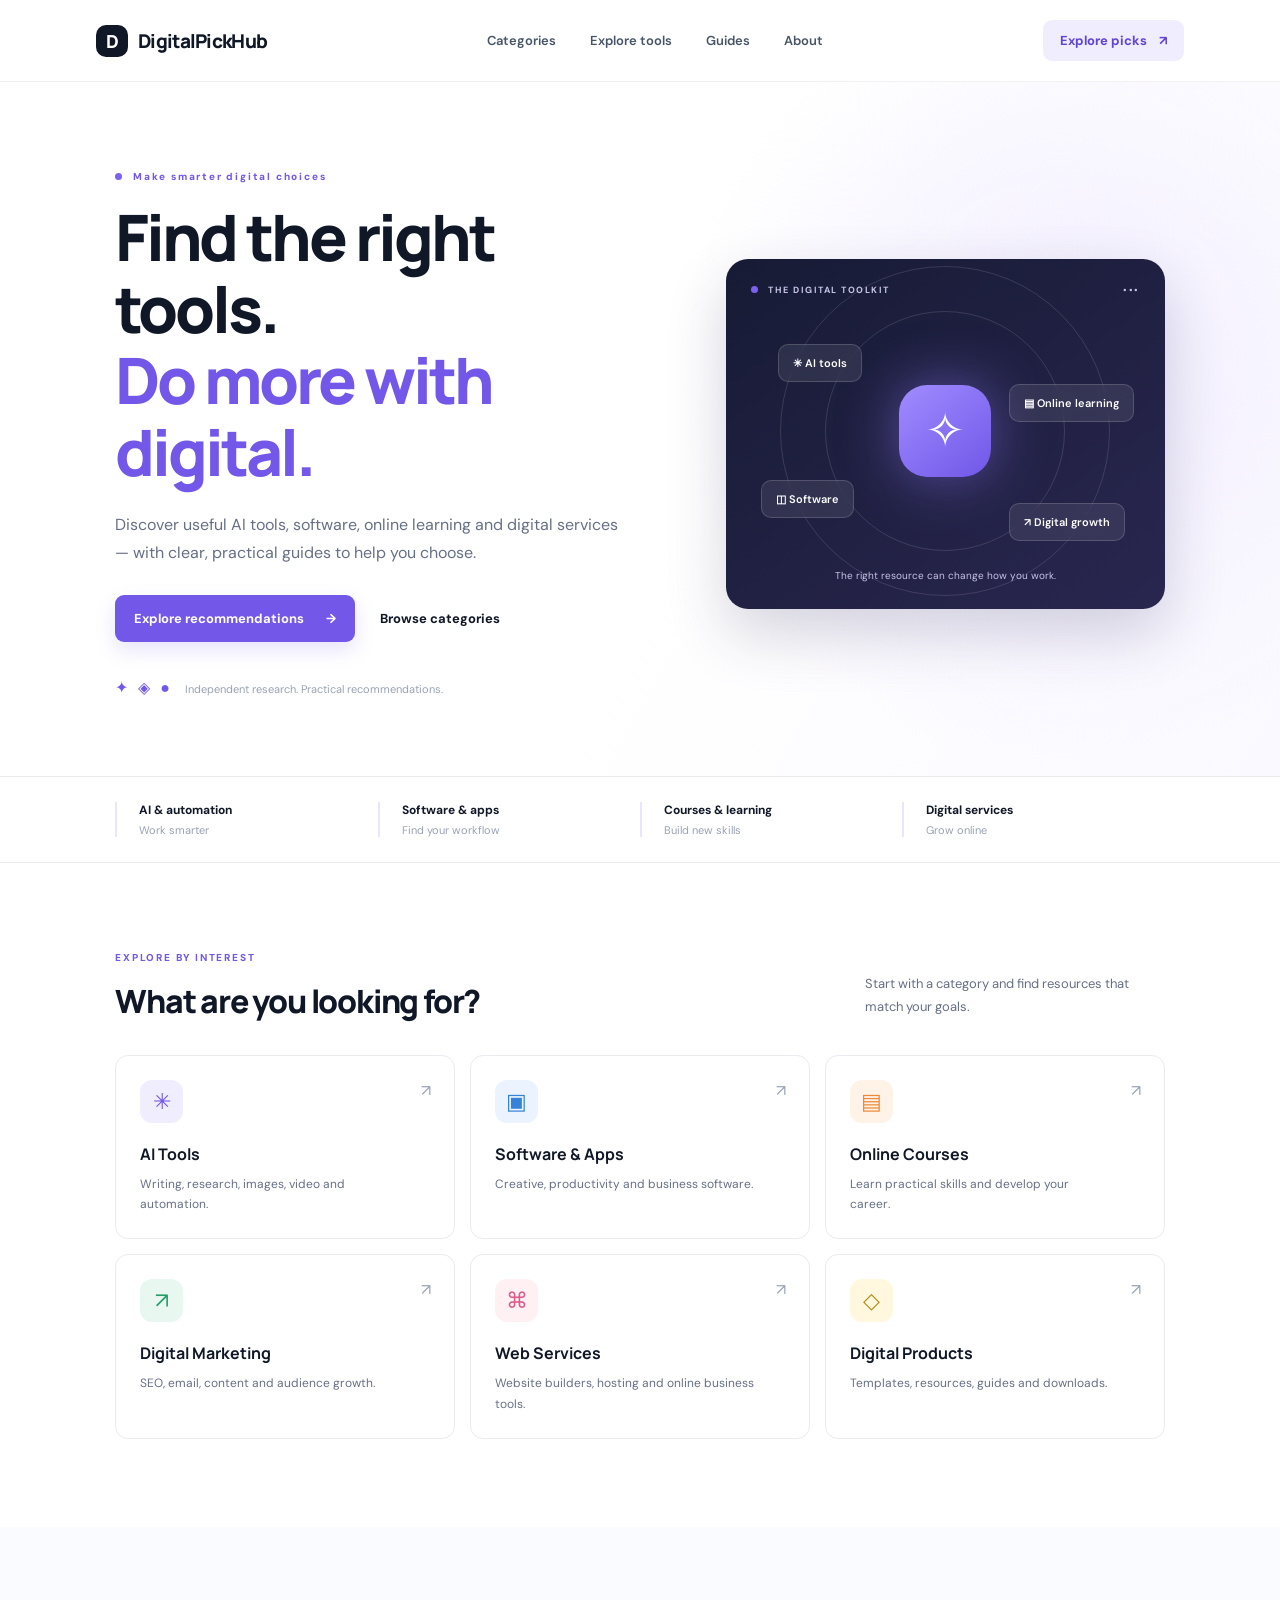
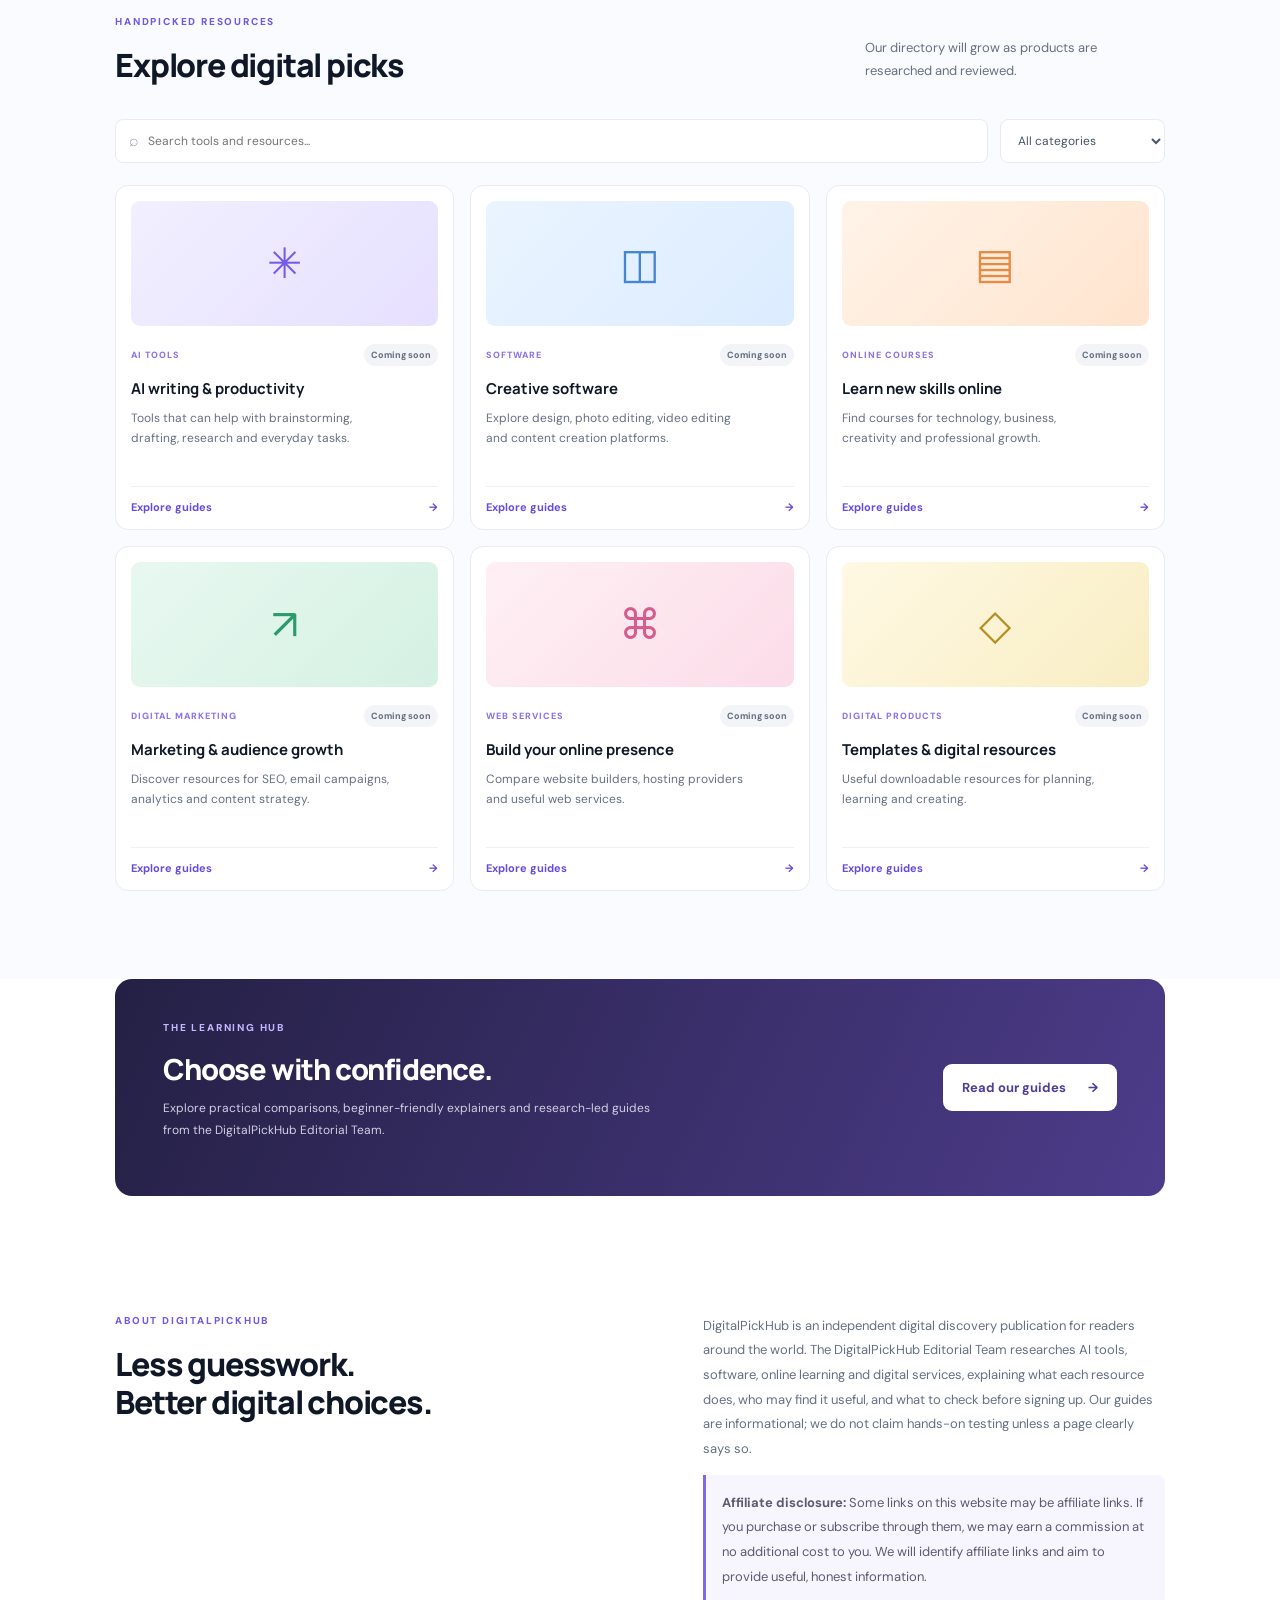
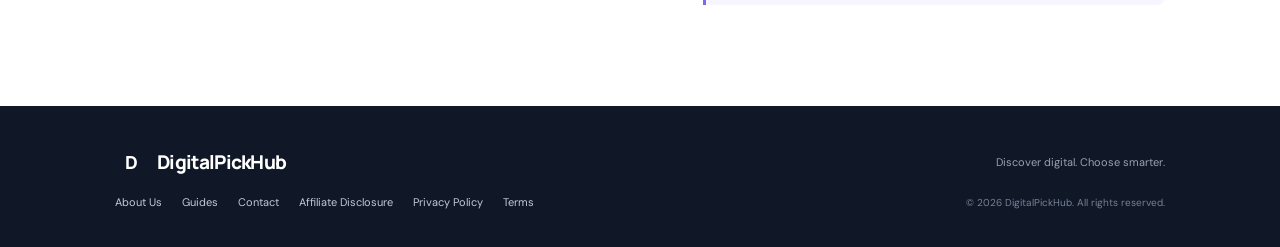
==== commit 3f9d2e05: "Add files via upload" ====
--- a/index.html
+++ b/index.html
@@ -129,7 +129,7 @@
   <footer class="site-footer">
     <a class="brand footer-brand" href="#"><span class="brand-mark">D</span> DigitalPickHub</a>
     <p>Discover digital. Choose smarter.</p>
-    <div class="footer-links"><a href="#about">About</a><a href="guides.html">Guides</a><a href="disclosure.html">Affiliate disclosure</a><a href="privacy.html">Privacy</a><a href="mailto:hello@digitalpickhub.com">Contact</a></div>
+    <div class="footer-links"><a href="about.html">About Us</a><a href="guides.html">Guides</a><a href="contact.html">Contact</a><a href="disclosure.html">Affiliate Disclosure</a><a href="privacy.html">Privacy Policy</a><a href="terms.html">Terms</a></div>
     <small>© <span id="year"></span> DigitalPickHub. All rights reserved.</small>
   </footer>
   <script src="script.js"></script>
